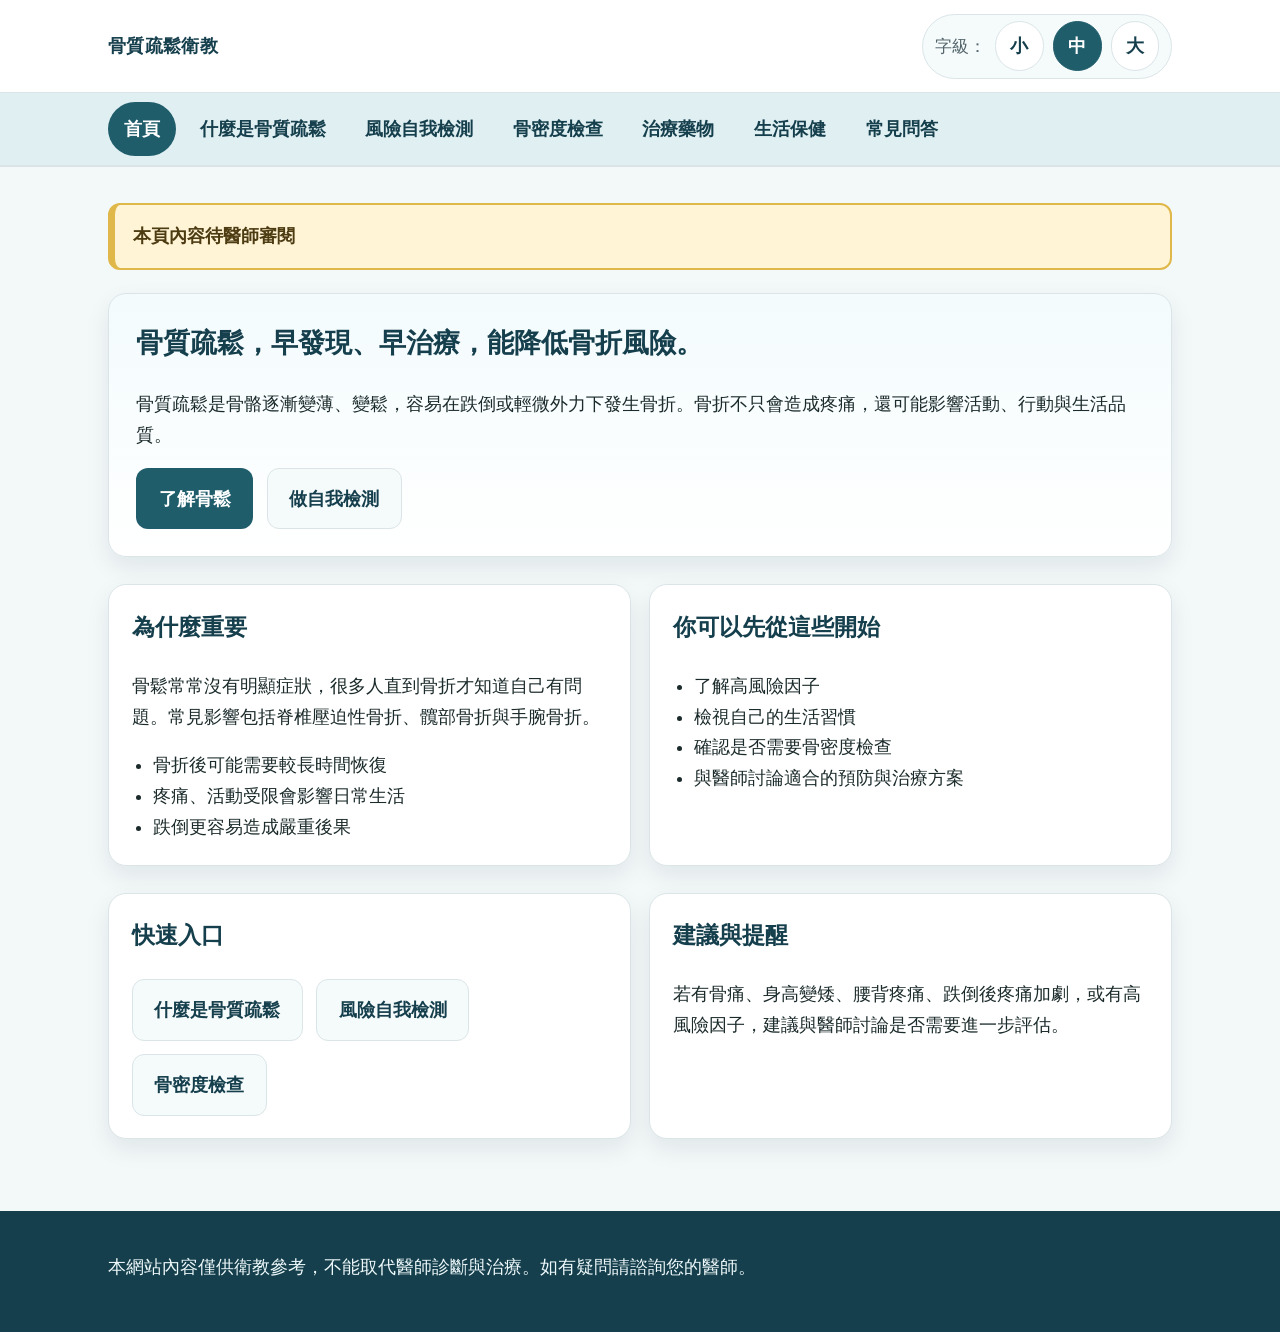
==== index.html @ 4af29daa "Finalize osteoporosis education static site and Pages workflow Co-authored-by: LiYuan1103 <208818848" ====
<!DOCTYPE html>
<html lang="zh-Hant-TW">
  <head>
    <meta charset="UTF-8" />
    <meta name="viewport" content="width=device-width, initial-scale=1.0" />
    <meta name="description" content="骨質疏鬆衛教網站，提供健康資訊、風險自我檢測與生活建議。" />
    <title>骨質疏鬆衛教</title>
    <link rel="stylesheet" href="assets/css/style.css" />
  </head>
  <body>
    <header class="site-header">
      <div class="topbar">
        <a class="brand" href="index.html">骨質疏鬆衛教</a>
        <div class="toolbar" aria-label="字級調整">
          <span class="toolbar-label">字級：</span>
          <button type="button" class="size-button" data-size-button="small" aria-label="小字級" aria-pressed="false">小</button>
          <button type="button" class="size-button active" data-size-button="medium" aria-label="中字級" aria-pressed="true">中</button>
          <button type="button" class="size-button" data-size-button="large" aria-label="大字級" aria-pressed="false">大</button>
        </div>
      </div>
      <nav class="navbar" aria-label="主導覽">
        <div class="nav-inner">
          <a class="nav-link active" href="index.html">首頁</a>
          <a class="nav-link" href="what-is.html">什麼是骨質疏鬆</a>
          <a class="nav-link" href="self-check.html">風險自我檢測</a>
          <a class="nav-link" href="bmd.html">骨密度檢查</a>
          <a class="nav-link" href="treatment.html">治療藥物</a>
          <a class="nav-link" href="lifestyle.html">生活保健</a>
          <a class="nav-link" href="faq.html">常見問答</a>
        </div>
      </nav>
    </header>

    <main class="page-shell">
      <div class="review-pending">本頁內容待醫師審閱</div>
      <section class="hero">
        <h1>骨質疏鬆，早發現、早治療，能降低骨折風險。</h1>
        <p>骨質疏鬆是骨骼逐漸變薄、變鬆，容易在跌倒或輕微外力下發生骨折。骨折不只會造成疼痛，還可能影響活動、行動與生活品質。</p>
        <div class="action-row">
          <a class="primary-button" href="what-is.html">了解骨鬆</a>
          <a class="secondary-button" href="self-check.html">做自我檢測</a>
        </div>
      </section>

      <div class="grid">
        <article class="info-card">
          <h3>為什麼重要</h3>
          <p>骨鬆常常沒有明顯症狀，很多人直到骨折才知道自己有問題。常見影響包括脊椎壓迫性骨折、髖部骨折與手腕骨折。</p>
          <ul>
            <li>骨折後可能需要較長時間恢復</li>
            <li>疼痛、活動受限會影響日常生活</li>
            <li>跌倒更容易造成嚴重後果</li>
          </ul>
        </article>

        <article class="info-card">
          <h3>你可以先從這些開始</h3>
          <ul>
            <li>了解高風險因子</li>
            <li>檢視自己的生活習慣</li>
            <li>確認是否需要骨密度檢查</li>
            <li>與醫師討論適合的預防與治療方案</li>
          </ul>
        </article>
      </div>

      <div class="grid">
        <article class="content-card">
          <h3>快速入口</h3>
          <div class="button-row">
            <a class="button secondary" href="what-is.html">什麼是骨質疏鬆</a>
            <a class="button secondary" href="self-check.html">風險自我檢測</a>
            <a class="button secondary" href="bmd.html">骨密度檢查</a>
          </div>
        </article>

        <article class="content-card">
          <h3>建議與提醒</h3>
          <p>若有骨痛、身高變矮、腰背疼痛、跌倒後疼痛加劇，或有高風險因子，建議與醫師討論是否需要進一步評估。</p>
        </article>
      </div>
    </main>

    <footer class="footer">
      <div class="footer-inner">
        <p>本網站內容僅供衛教參考，不能取代醫師診斷與治療。如有疑問請諮詢您的醫師。</p>
        <div class="print-url">https://LiYuan1103.github.io/osteoporosis-edu/</div>
      </div>
    </footer>

    <script src="assets/js/font-size.js"></script>
  </body>
</html>
---- assets/css/style.css ----
:root {
  --primary: #1f5d6b;
  --primary-dark: #153f4c;
  --primary-soft: #dfeff2;
  --accent: #0d7a75;
  --surface: #ffffff;
  --surface-alt: #f5fafb;
  --line: #dbe5e7;
  --text: #1b2a2a;
  --muted: #52646a;
  --warning-bg: #fff4d6;
  --warning-border: #e0b84a;
  --danger: #b93d3d;
  --danger-bg: #fde7e7;
  --success: #196a4d;
  --success-bg: #e7f6ee;
  --shadow: 0 10px 24px rgba(17, 35, 42, 0.08);
}

html {
  font-size: 18px;
  line-height: 1.7;
}

html[data-font-size="small"] {
  font-size: 17px;
}

html[data-font-size="large"] {
  font-size: 20px;
}

* {
  box-sizing: border-box;
}

body {
  margin: 0;
  font-family: "Segoe UI", "Microsoft JhengHei", "PingFang TC", Arial, sans-serif;
  font-size: 1rem;
  line-height: 1.7;
  color: var(--text);
  background: #f3f8f9;
  overflow-x: hidden;
}

a {
  color: var(--primary-dark);
  text-decoration: underline;
}

a:focus,
button:focus,
input:focus,
summary:focus {
  outline: 3px solid rgba(31, 93, 107, 0.35);
  outline-offset: 2px;
}

img,
svg {
  max-width: 100%;
  height: auto;
  display: block;
}

button,
input,
select,
textarea {
  font: inherit;
}

.skip-print {
  display: inline-block;
}

.site-header {
  background: var(--surface);
  border-bottom: 1px solid var(--line);
  position: sticky;
  top: 0;
  z-index: 10;
}

.topbar {
  max-width: 1100px;
  margin: 0 auto;
  padding: 0.75rem 1rem;
  display: flex;
  align-items: center;
  justify-content: space-between;
  gap: 1rem;
}

.brand {
  color: var(--primary-dark);
  text-decoration: none;
  font-weight: 700;
  letter-spacing: 0.02em;
}

.toolbar {
  display: inline-flex;
  align-items: center;
  gap: 0.5rem;
  padding: 0.35rem 0.65rem;
  background: var(--surface-alt);
  border: 1px solid var(--line);
  border-radius: 999px;
}

.toolbar-label {
  font-size: 0.95rem;
  color: var(--muted);
}

.size-button {
  min-width: 44px;
  min-height: 44px;
  border: 1px solid var(--line);
  background: var(--surface);
  border-radius: 999px;
  padding: 0.5rem 0.8rem;
  font-weight: 700;
  color: var(--primary-dark);
  cursor: pointer;
}

.size-button.active {
  background: var(--primary);
  border-color: var(--primary);
  color: #fff;
}

.navbar {
  background: var(--primary-soft);
  border-top: 1px solid var(--line);
  border-bottom: 1px solid var(--line);
}

.nav-inner {
  max-width: 1100px;
  margin: 0 auto;
  padding: 0.5rem 1rem;
  display: flex;
  flex-wrap: wrap;
  gap: 0.4rem;
}

.nav-link {
  min-width: 44px;
  min-height: 44px;
  display: inline-flex;
  align-items: center;
  justify-content: center;
  padding: 0.65rem 0.9rem;
  border-radius: 999px;
  color: var(--primary-dark);
  font-weight: 600;
  text-decoration: none;
}

.nav-link:hover,
.nav-link:focus-visible,
.nav-link.active {
  background: var(--primary);
  color: #fff;
}

.page-shell {
  max-width: 1100px;
  margin: 0 auto;
  padding: 1rem 1rem 2rem;
}

.content-card,
.hero,
.info-card,
.risk-box,
.callout,
.faq-item,
.checklist,
.chart-card {
  background: var(--surface);
  border: 1px solid var(--line);
  border-radius: 18px;
  box-shadow: var(--shadow);
}

main {
  display: block;
}

.review-pending {
  margin: 1rem 0 1.25rem;
  padding: 0.9rem 1rem;
  background: var(--warning-bg);
  border: 2px solid var(--warning-border);
  border-left-width: 7px;
  border-radius: 12px;
  color: #4d3b12;
  font-weight: 700;
}

.hero {
  padding: 1.5rem;
  background: linear-gradient(180deg, #f3fbfd 0%, #ffffff 100%);
}

.hero h1,
.hero h2,
.content-card h1,
.content-card h2,
.content-card h3,
.info-card h3 {
  margin-top: 0;
  color: var(--primary-dark);
}

.hero p,
.content-card p,
.content-card li,
.info-card li,
.callout p,
.checklist label,
.faq-item summary {
  color: var(--text);
}

.button-row,
.action-row {
  display: flex;
  flex-wrap: wrap;
  gap: 0.75rem;
  margin-top: 1rem;
}

.button,
.primary-button,
.secondary-button {
  min-width: 44px;
  min-height: 44px;
  display: inline-flex;
  align-items: center;
  justify-content: center;
  padding: 0.8rem 1.2rem;
  border-radius: 12px;
  text-decoration: none;
  font-weight: 700;
  border: 1px solid transparent;
  cursor: pointer;
}

.primary-button,
.button.primary {
  background: var(--primary);
  color: #fff;
}

.secondary-button,
.button.secondary {
  background: var(--surface-alt);
  border-color: var(--line);
  color: var(--primary-dark);
}

.grid {
  display: grid;
  grid-template-columns: repeat(2, minmax(0, 1fr));
  gap: 1rem;
  margin-top: 1.5rem;
}

.content-card,
.info-card,
.callout,
.chart-card {
  padding: 1.25rem;
}

.info-card ul,
.content-card ul,
.content-card ol {
  margin: 0.5rem 0 0; 
  padding-left: 1.2rem;
}

.info-card h3,
.content-card h3 {
  font-size: 1.3rem;
}

.highlight {
  background: var(--primary-soft);
  border-left: 5px solid var(--primary);
  border-radius: 12px;
  padding: 1rem;
  margin: 1.25rem 0;
}

.risk-box {
  padding: 1.25rem;
  margin-top: 1.25rem;
  border-radius: 18px;
}

.risk-box .risk-value {
  font-size: clamp(2.2rem, 6vw, 4rem);
  font-weight: 800;
  margin: 0.4rem 0;
  line-height: 1.1;
}

.risk-pill {
  display: inline-block;
  padding: 0.45rem 0.8rem;
  border-radius: 999px;
  font-weight: 700;
}

.risk-low {
  background: var(--success-bg);
  color: var(--success);
}

.risk-medium {
  background: var(--warning-bg);
  color: #7a4b00;
}

.risk-high {
  background: var(--danger-bg);
  color: var(--danger);
}

.form-grid {
  display: grid;
  grid-template-columns: repeat(2, minmax(0, 1fr));
  gap: 1rem;
  margin-top: 1rem;
}

.field {
  display: flex;
  flex-direction: column;
  gap: 0.4rem;
}

.field label {
  font-weight: 700;
  color: var(--primary-dark);
}

.field input {
  min-height: 48px;
  border: 1px solid var(--line);
  border-radius: 12px;
  padding: 0.75rem 0.9rem;
  font-size: 1rem;
  background: #fff;
}

.inline-note {
  margin-top: 1rem;
  font-size: 0.95rem;
  color: var(--muted);
}

.checklist {
  padding: 1rem 1rem 0.25rem;
}

.checklist label {
  display: flex;
  align-items: flex-start;
  gap: 0.7rem;
  padding: 0.7rem 0.5rem;
  border-radius: 10px;
}

.checklist label:hover {
  background: var(--surface-alt);
}

.checklist input[type="checkbox"] {
  width: 1.2rem;
  height: 1.2rem;
  margin-top: 0.2rem;
  accent-color: var(--primary);
}

.faq-list {
  display: grid;
  gap: 0.9rem;
  margin-top: 1rem;
}

.faq-item {
  overflow: hidden;
}

.faq-item summary {
  list-style: none;
  cursor: pointer;
  padding: 1rem 1rem 0.9rem;
  font-weight: 700;
}

.faq-item summary::-webkit-details-marker {
  display: none;
}

.faq-item p,
.faq-item ul {
  padding: 0 1rem 1rem;
  margin: 0;
}

.dxa-chart {
  width: 100%;
  max-width: 420px;
  margin: 1rem auto;
}

.range-list {
  display: grid;
  gap: 0.6rem;
  margin-top: 1rem;
}

.range-row {
  display: grid;
  grid-template-columns: 110px 1fr;
  gap: 0.8rem;
  align-items: center;
}

.range-bar {
  height: 12px;
  border-radius: 999px;
  background: linear-gradient(90deg, #67b88a 0%, #f7d97d 50%, #d96969 100%);
}

.footer {
  background: var(--primary-dark);
  color: #eef6f8;
  margin-top: 2rem;
}

.footer-inner {
  max-width: 1100px;
  margin: 0 auto;
  padding: 1.25rem 1rem 1.75rem;
}

.footer p,
.footer a {
  color: #edf8fa;
}

.print-url {
  display: none;
}

@media (max-width: 767px) {
  .topbar {
    flex-direction: column;
    align-items: flex-start;
  }

  .toolbar {
    width: 100%;
    justify-content: space-between;
  }

  .nav-inner {
    gap: 0.3rem;
  }

  .nav-link {
    flex: 1 1 calc(50% - 0.3rem);
    min-height: 48px;
  }

  .grid,
  .form-grid {
    grid-template-columns: 1fr;
  }

  .range-row {
    grid-template-columns: 1fr;
  }
}

@media print {
  body {
    background: #fff;
    color: #000;
    font-size: 12pt;
  }

  .site-header,
  .nav-link,
  .toolbar,
  .button,
  .primary-button,
  .secondary-button,
  .skip-print {
    display: none !important;
  }

  .page-shell {
    max-width: 100%;
    padding: 0;
  }

  .content-card,
  .hero,
  .info-card,
  .risk-box,
  .callout,
  .faq-item,
  .checklist,
  .chart-card {
    box-shadow: none;
    border: 1px solid #b7c4c8;
  }

  .footer {
    background: #fff;
    color: #000;
    border-top: 1px solid #b7c4c8;
  }

  .footer p,
  .footer a {
    color: #000;
  }

  .print-url {
    display: block;
    margin-top: 0.75rem;
    font-size: 10pt;
  }

  a {
    color: #000;
    text-decoration: none;
  }
}
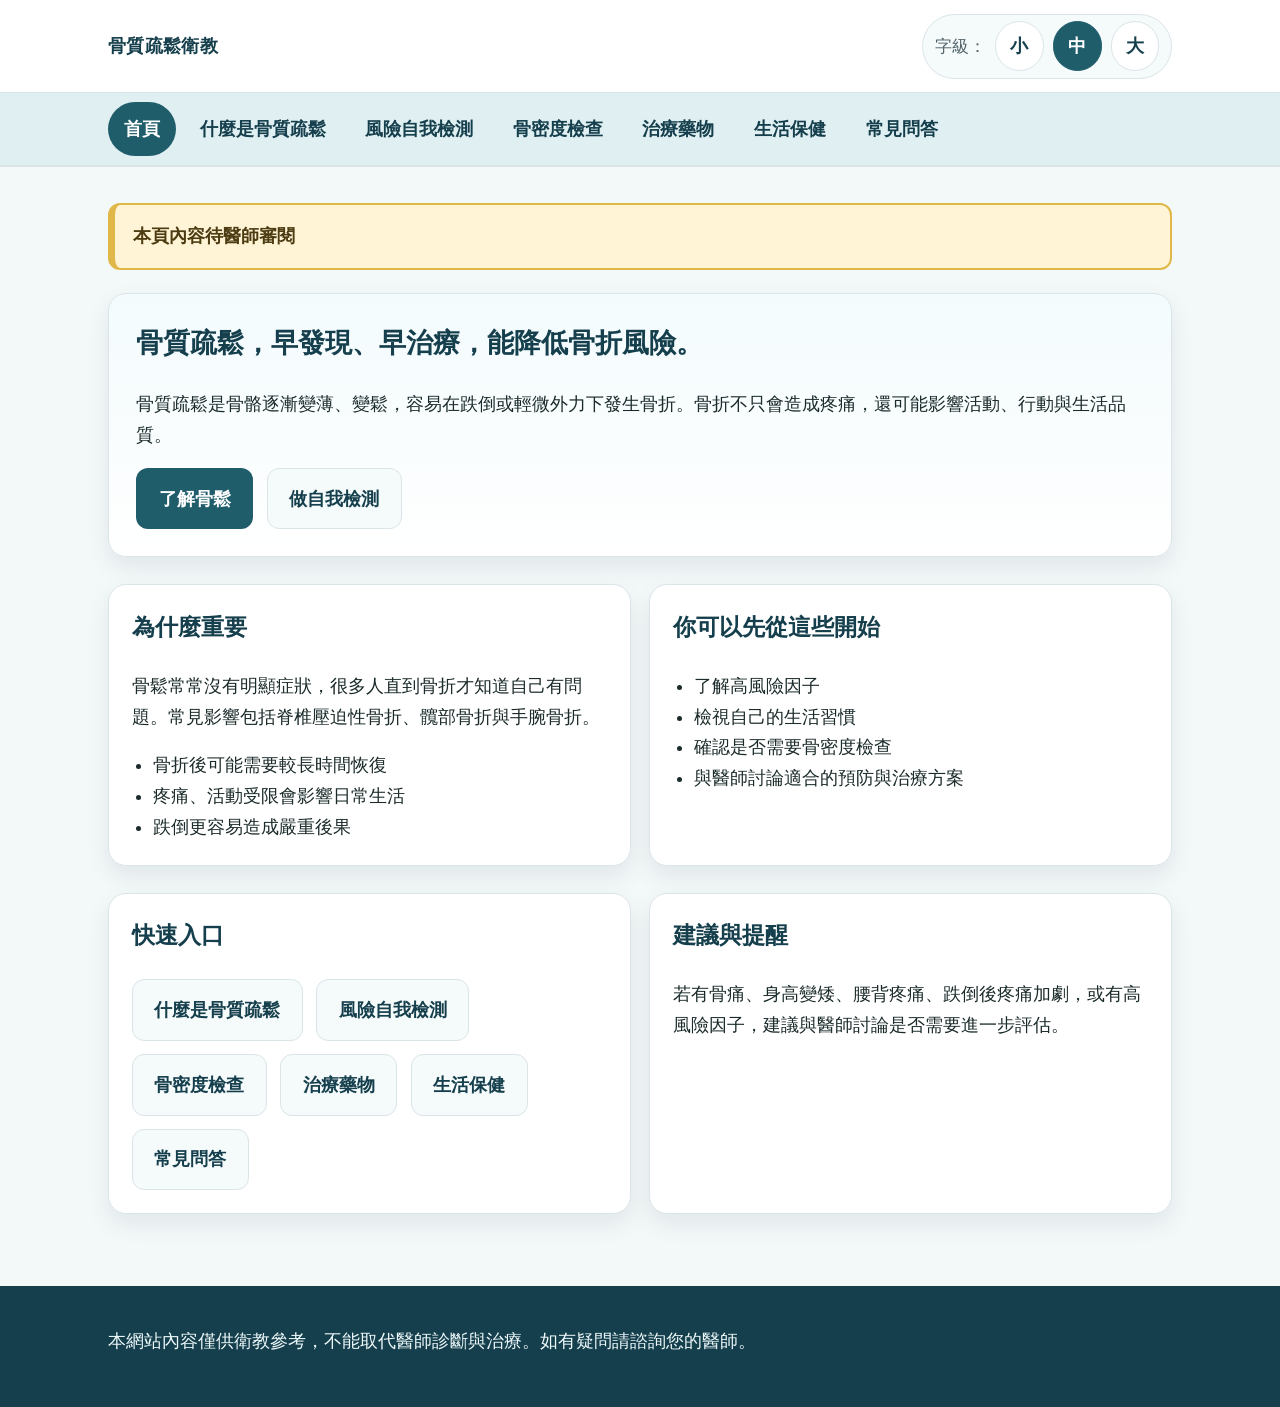
==== commit 7ea1d251: "Address PR content and layout feedback Co-authored-by: LiYuan1103 <208818848+LiYuan1103@users.norepl" ====
--- a/index.html
+++ b/index.html
@@ -71,6 +71,9 @@
             <a class="button secondary" href="what-is.html">什麼是骨質疏鬆</a>
             <a class="button secondary" href="self-check.html">風險自我檢測</a>
             <a class="button secondary" href="bmd.html">骨密度檢查</a>
+            <a class="button secondary" href="treatment.html">治療藥物</a>
+            <a class="button secondary" href="lifestyle.html">生活保健</a>
+            <a class="button secondary" href="faq.html">常見問答</a>
           </div>
         </article>
 
--- a/assets/css/style.css
+++ b/assets/css/style.css
@@ -279,6 +279,11 @@
   padding: 1.25rem;
 }
 
+.chart-card {
+  margin: 1rem 0 0;
+  padding: 0.75rem;
+}
+
 .info-card ul,
 .content-card ul,
 .content-card ol {
@@ -322,6 +327,11 @@
 .risk-low {
   background: var(--success-bg);
   color: var(--success);
+}
+
+.risk-neutral {
+  background: #edf2f4;
+  color: var(--muted);
 }
 
 .risk-medium {
@@ -419,8 +429,8 @@
 
 .dxa-chart {
   width: 100%;
-  max-width: 420px;
-  margin: 1rem auto;
+  max-width: none;
+  margin: 1rem 0;
 }
 
 .range-list {
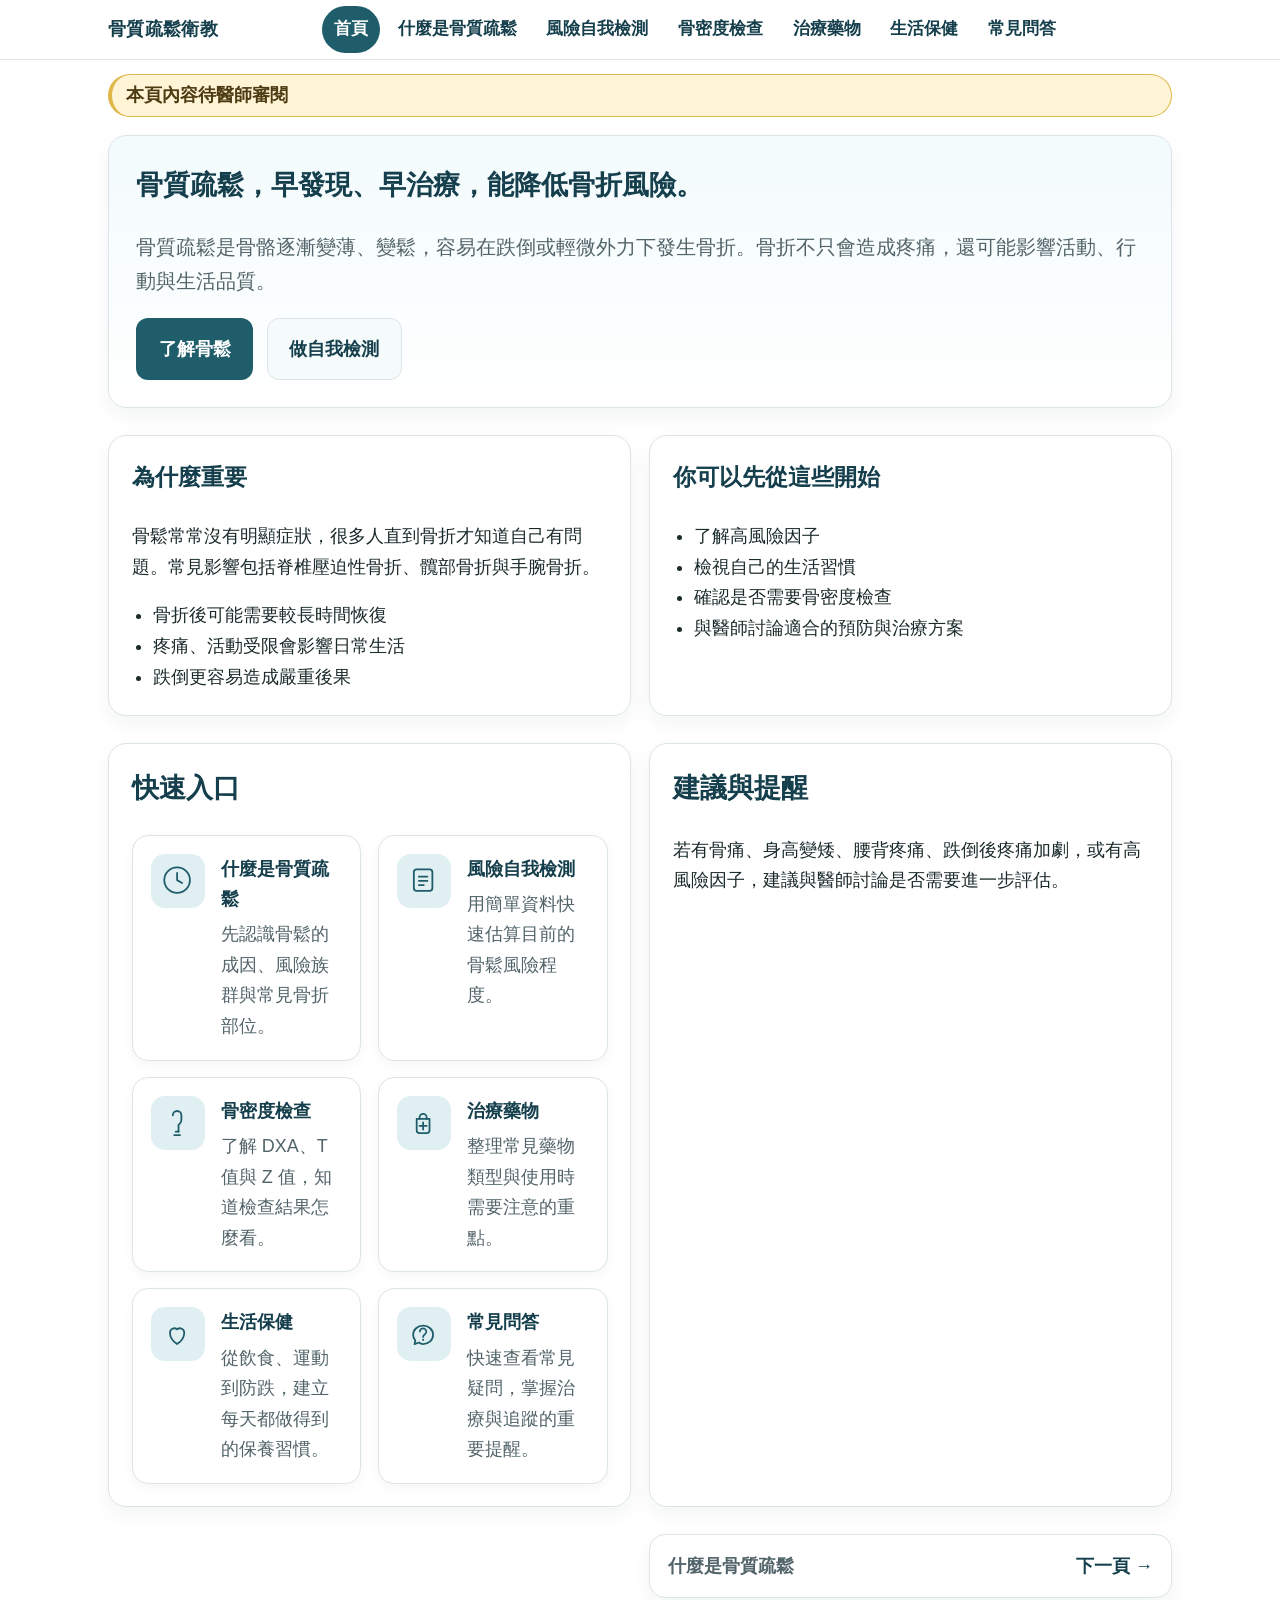
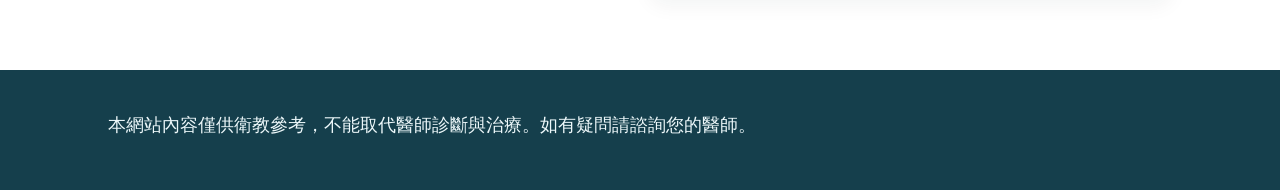
==== commit 2d361af0: "feat: streamline navigation for mobile and desktop Co-authored-by: LiYuan1103 <208818848+LiYuan1103@" ====
--- a/index.html
+++ b/index.html
@@ -11,31 +11,49 @@
     <header class="site-header">
       <div class="topbar">
         <a class="brand" href="index.html">骨質疏鬆衛教</a>
-        <div class="toolbar" aria-label="字級調整">
-          <span class="toolbar-label">字級：</span>
-          <button type="button" class="size-button" data-size-button="small" aria-label="小字級" aria-pressed="false">小</button>
-          <button type="button" class="size-button active" data-size-button="medium" aria-label="中字級" aria-pressed="true">中</button>
-          <button type="button" class="size-button" data-size-button="large" aria-label="大字級" aria-pressed="false">大</button>
-        </div>
-      </div>
-      <nav class="navbar" aria-label="主導覽">
-        <div class="nav-inner">
-          <a class="nav-link active" href="index.html">首頁</a>
+        <nav class="navbar desktop-navbar" aria-label="主導覽">
+          <div class="nav-inner nav-inline">
+          <a class="nav-link active" href="index.html" aria-current="page">首頁</a>
           <a class="nav-link" href="what-is.html">什麼是骨質疏鬆</a>
           <a class="nav-link" href="self-check.html">風險自我檢測</a>
           <a class="nav-link" href="bmd.html">骨密度檢查</a>
           <a class="nav-link" href="treatment.html">治療藥物</a>
           <a class="nav-link" href="lifestyle.html">生活保健</a>
           <a class="nav-link" href="faq.html">常見問答</a>
+          </div>
+        </nav>
+        <div class="header-actions">
+          <details class="header-disclosure font-disclosure" data-disclosure>
+            <summary class="header-action-button" aria-haspopup="true" aria-expanded="false">字級</summary>
+            <div class="disclosure-panel toolbar" aria-label="字級調整">
+              <button type="button" class="size-button" data-size-button="small" aria-label="小字級" aria-pressed="false">小</button>
+              <button type="button" class="size-button active" data-size-button="medium" aria-label="中字級" aria-pressed="true">中</button>
+              <button type="button" class="size-button" data-size-button="large" aria-label="大字級" aria-pressed="false">大</button>
+            </div>
+          </details>
+          <details class="header-disclosure menu-disclosure" data-disclosure>
+            <summary class="header-action-button" aria-haspopup="true" aria-expanded="false">選單 <span aria-hidden="true">☰</span></summary>
+            <nav class="disclosure-panel mobile-nav" aria-label="主導覽">
+              <div class="nav-list">
+          <a class="nav-link active" href="index.html" aria-current="page" data-nav-link>首頁</a>
+          <a class="nav-link" href="what-is.html" data-nav-link>什麼是骨質疏鬆</a>
+          <a class="nav-link" href="self-check.html" data-nav-link>風險自我檢測</a>
+          <a class="nav-link" href="bmd.html" data-nav-link>骨密度檢查</a>
+          <a class="nav-link" href="treatment.html" data-nav-link>治療藥物</a>
+          <a class="nav-link" href="lifestyle.html" data-nav-link>生活保健</a>
+          <a class="nav-link" href="faq.html" data-nav-link>常見問答</a>
+              </div>
+            </nav>
+          </details>
         </div>
-      </nav>
+      </div>
     </header>
 
     <main class="page-shell">
       <div class="review-pending">本頁內容待醫師審閱</div>
       <section class="hero">
         <h1>骨質疏鬆，早發現、早治療，能降低骨折風險。</h1>
-        <p>骨質疏鬆是骨骼逐漸變薄、變鬆，容易在跌倒或輕微外力下發生骨折。骨折不只會造成疼痛，還可能影響活動、行動與生活品質。</p>
+        <p class="page-intro">骨質疏鬆是骨骼逐漸變薄、變鬆，容易在跌倒或輕微外力下發生骨折。骨折不只會造成疼痛，還可能影響活動、行動與生活品質。</p>
         <div class="action-row">
           <a class="primary-button" href="what-is.html">了解骨鬆</a>
           <a class="secondary-button" href="self-check.html">做自我檢測</a>
@@ -66,22 +84,94 @@
 
       <div class="grid">
         <article class="content-card">
-          <h3>快速入口</h3>
-          <div class="button-row">
-            <a class="button secondary" href="what-is.html">什麼是骨質疏鬆</a>
-            <a class="button secondary" href="self-check.html">風險自我檢測</a>
-            <a class="button secondary" href="bmd.html">骨密度檢查</a>
-            <a class="button secondary" href="treatment.html">治療藥物</a>
-            <a class="button secondary" href="lifestyle.html">生活保健</a>
-            <a class="button secondary" href="faq.html">常見問答</a>
+          <h2>快速入口</h2>
+          <div class="quick-links-grid">
+            <a class="quick-link-card" href="what-is.html">
+              <span class="quick-link-icon" aria-hidden="true">
+                <svg viewBox="0 0 48 48" focusable="false">
+                  <circle cx="24" cy="24" r="18" fill="none" stroke="currentColor" stroke-width="2.5" />
+                  <path d="M24 14v10l7 4" fill="none" stroke="currentColor" stroke-width="2.5" stroke-linecap="round" stroke-linejoin="round" />
+                </svg>
+              </span>
+              <span class="quick-link-text">
+                <strong>什麼是骨質疏鬆</strong>
+                <span>先認識骨鬆的成因、風險族群與常見骨折部位。</span>
+              </span>
+            </a>
+            <a class="quick-link-card" href="self-check.html">
+              <span class="quick-link-icon" aria-hidden="true">
+                <svg viewBox="0 0 48 48" focusable="false">
+                  <rect x="11" y="9" width="26" height="30" rx="4" fill="none" stroke="currentColor" stroke-width="2.5" />
+                  <path d="M18 19h12M18 25h12M18 31h7" fill="none" stroke="currentColor" stroke-width="2.5" stroke-linecap="round" />
+                </svg>
+              </span>
+              <span class="quick-link-text">
+                <strong>風險自我檢測</strong>
+                <span>用簡單資料快速估算目前的骨鬆風險程度。</span>
+              </span>
+            </a>
+            <a class="quick-link-card" href="bmd.html">
+              <span class="quick-link-icon" aria-hidden="true">
+                <svg viewBox="0 0 48 48" focusable="false">
+                  <path d="M18 13c0-3.3 2.7-6 6-6s6 2.7 6 6v6.5c0 2-0.8 3.9-2.2 5.3l-1.8 1.8v9.4" fill="none" stroke="currentColor" stroke-width="2.5" stroke-linecap="round" stroke-linejoin="round" />
+                  <path d="M22 36h4M20 41h8" fill="none" stroke="currentColor" stroke-width="2.5" stroke-linecap="round" />
+                </svg>
+              </span>
+              <span class="quick-link-text">
+                <strong>骨密度檢查</strong>
+                <span>了解 DXA、T 值與 Z 值，知道檢查結果怎麼看。</span>
+              </span>
+            </a>
+            <a class="quick-link-card" href="treatment.html">
+              <span class="quick-link-icon" aria-hidden="true">
+                <svg viewBox="0 0 48 48" focusable="false">
+                  <path d="M15 18h18v16a4 4 0 0 1-4 4H19a4 4 0 0 1-4-4V18Z" fill="none" stroke="currentColor" stroke-width="2.5" stroke-linejoin="round" />
+                  <path d="M19 18v-2a5 5 0 0 1 10 0v2" fill="none" stroke="currentColor" stroke-width="2.5" stroke-linecap="round" />
+                  <path d="M24 23v10M19 28h10" fill="none" stroke="currentColor" stroke-width="2.5" stroke-linecap="round" />
+                </svg>
+              </span>
+              <span class="quick-link-text">
+                <strong>治療藥物</strong>
+                <span>整理常見藥物類型與使用時需要注意的重點。</span>
+              </span>
+            </a>
+            <a class="quick-link-card" href="lifestyle.html">
+              <span class="quick-link-icon" aria-hidden="true">
+                <svg viewBox="0 0 48 48" focusable="false">
+                  <path d="M24 38c-6-4-10-9.5-10-16a6 6 0 0 1 10-4.6A6 6 0 0 1 34 22c0 6.5-4 12-10 16Z" fill="none" stroke="currentColor" stroke-width="2.5" stroke-linecap="round" stroke-linejoin="round" />
+                </svg>
+              </span>
+              <span class="quick-link-text">
+                <strong>生活保健</strong>
+                <span>從飲食、運動到防跌，建立每天都做得到的保養習慣。</span>
+              </span>
+            </a>
+            <a class="quick-link-card" href="faq.html">
+              <span class="quick-link-icon" aria-hidden="true">
+                <svg viewBox="0 0 48 48" focusable="false">
+                  <path d="M24 38c7.7 0 14-5.8 14-13s-6.3-13-14-13-14 5.8-14 13c0 3 1.1 5.8 3 8.1L12 38l6.1-2.2c1.8 1.4 3.9 2.2 5.9 2.2Z" fill="none" stroke="currentColor" stroke-width="2.5" stroke-linecap="round" stroke-linejoin="round" />
+                  <path d="M19.5 20.5a4.5 4.5 0 1 1 7 3.7c-1.6 1.1-2.5 2.1-2.5 4" fill="none" stroke="currentColor" stroke-width="2.5" stroke-linecap="round" />
+                  <circle cx="24" cy="32" r="1.5" fill="currentColor" />
+                </svg>
+              </span>
+              <span class="quick-link-text">
+                <strong>常見問答</strong>
+                <span>快速查看常見疑問，掌握治療與追蹤的重要提醒。</span>
+              </span>
+            </a>
           </div>
         </article>
 
         <article class="content-card">
-          <h3>建議與提醒</h3>
+          <h2>建議與提醒</h2>
           <p>若有骨痛、身高變矮、腰背疼痛、跌倒後疼痛加劇，或有高風險因子，建議與醫師討論是否需要進一步評估。</p>
         </article>
       </div>
+
+      <nav class="page-pagination skip-print" aria-label="上下頁導覽">
+        <span class="page-nav-button placeholder" aria-hidden="true"></span>
+        <a class="page-nav-button next" href="what-is.html"><span>什麼是骨質疏鬆</span>下一頁 →</a>
+      </nav>
     </main>
 
     <footer class="footer">
--- a/assets/css/style.css
+++ b/assets/css/style.css
@@ -14,7 +14,7 @@
   --danger-bg: #fde7e7;
   --success: #196a4d;
   --success-bg: #e7f6ee;
-  --shadow: 0 10px 24px rgba(17, 35, 42, 0.08);
+  --shadow: 0 8px 20px rgba(17, 35, 42, 0.05);
 }
 
 html {
@@ -40,7 +40,7 @@
   font-size: 1rem;
   line-height: 1.7;
   color: var(--text);
-  background: #f3f8f9;
+  background: #fff;
   overflow-x: hidden;
 }
 
@@ -85,12 +85,13 @@
 
 .topbar {
   max-width: 1100px;
+  height: 59px;
   margin: 0 auto;
-  padding: 0.75rem 1rem;
+  padding: 0 1rem;
   display: flex;
   align-items: center;
   justify-content: space-between;
-  gap: 1rem;
+  gap: 0.75rem;
 }
 
 .brand {
@@ -98,21 +99,89 @@
   text-decoration: none;
   font-weight: 700;
   letter-spacing: 0.02em;
-}
-
-.toolbar {
+  font-size: 1rem;
+  white-space: nowrap;
+  flex-shrink: 0;
+}
+
+.desktop-navbar {
+  flex: 1 1 auto;
+  min-width: 0;
+}
+
+.nav-inner {
+  display: flex;
+  gap: 0.35rem;
+}
+
+.nav-inline {
+  justify-content: center;
+  flex-wrap: nowrap;
+}
+
+.nav-inline .nav-link {
+  padding: 0.55rem 0.65rem;
+  font-size: 0.92rem;
+}
+
+.header-actions {
+  display: flex;
+  align-items: center;
+  justify-content: flex-end;
+  gap: 0.35rem;
+  flex-shrink: 0;
+}
+
+.header-disclosure {
+  position: relative;
+}
+
+.header-disclosure[open] {
+  z-index: 2;
+}
+
+.header-action-button {
+  min-width: 44px;
+  min-height: 44px;
   display: inline-flex;
   align-items: center;
-  gap: 0.5rem;
-  padding: 0.35rem 0.65rem;
-  background: var(--surface-alt);
+  justify-content: center;
+  gap: 0.25rem;
+  padding: 0.4rem 0.7rem;
   border: 1px solid var(--line);
   border-radius: 999px;
-}
-
-.toolbar-label {
-  font-size: 0.95rem;
-  color: var(--muted);
+  background: var(--surface-alt);
+  color: var(--primary-dark);
+  font-weight: 700;
+  cursor: pointer;
+  list-style: none;
+  user-select: none;
+  white-space: nowrap;
+}
+
+.header-action-button::-webkit-details-marker {
+  display: none;
+}
+
+.header-action-button:hover,
+.header-action-button:focus-visible,
+.header-disclosure[open] > .header-action-button {
+  border-color: var(--primary);
+  background: var(--primary-soft);
+}
+
+.disclosure-panel {
+  background: var(--surface);
+  border: 1px solid var(--line);
+  border-radius: 18px;
+  box-shadow: var(--shadow);
+}
+
+.toolbar {
+  display: flex;
+  align-items: center;
+  gap: 0.5rem;
+  padding: 0.45rem;
 }
 
 .size-button {
@@ -121,7 +190,7 @@
   border: 1px solid var(--line);
   background: var(--surface);
   border-radius: 999px;
-  padding: 0.5rem 0.8rem;
+  padding: 0.45rem 0.8rem;
   font-weight: 700;
   color: var(--primary-dark);
   cursor: pointer;
@@ -133,19 +202,39 @@
   color: #fff;
 }
 
-.navbar {
-  background: var(--primary-soft);
-  border-top: 1px solid var(--line);
-  border-bottom: 1px solid var(--line);
-}
-
-.nav-inner {
-  max-width: 1100px;
-  margin: 0 auto;
-  padding: 0.5rem 1rem;
-  display: flex;
-  flex-wrap: wrap;
-  gap: 0.4rem;
+.font-disclosure .toolbar {
+  position: absolute;
+  top: calc(100% + 0.4rem);
+  right: 0;
+  display: none;
+  white-space: nowrap;
+}
+
+.font-disclosure[open] .toolbar {
+  display: flex;
+}
+
+.menu-disclosure {
+  display: none;
+}
+
+.menu-disclosure .mobile-nav {
+  position: absolute;
+  top: calc(100% + 0.5rem);
+  left: auto;
+  right: 0;
+  display: none;
+  width: min(22rem, calc(100vw - 2rem));
+  padding: 0.5rem;
+}
+
+.menu-disclosure[open] .mobile-nav {
+  display: block;
+}
+
+.nav-list {
+  display: grid;
+  gap: 0.3rem;
 }
 
 .nav-link {
@@ -159,6 +248,7 @@
   color: var(--primary-dark);
   font-weight: 600;
   text-decoration: none;
+  white-space: nowrap;
 }
 
 .nav-link:hover,
@@ -171,7 +261,7 @@
 .page-shell {
   max-width: 1100px;
   margin: 0 auto;
-  padding: 1rem 1rem 2rem;
+  padding: 0.75rem 1rem 2rem;
 }
 
 .content-card,
@@ -193,14 +283,15 @@
 }
 
 .review-pending {
-  margin: 1rem 0 1.25rem;
-  padding: 0.9rem 1rem;
+  margin: 0 0 1rem;
+  padding: 0.45rem 0.8rem;
   background: var(--warning-bg);
-  border: 2px solid var(--warning-border);
-  border-left-width: 7px;
-  border-radius: 12px;
+  border: 1px solid var(--warning-border);
+  border-left-width: 4px;
+  border-radius: 999px;
   color: #4d3b12;
-  font-weight: 700;
+  font-weight: 600;
+  line-height: 1.4;
 }
 
 .hero {
@@ -228,6 +319,12 @@
   color: var(--text);
 }
 
+.page-intro {
+  margin-top: 0.35rem;
+  font-size: 1.1rem;
+  color: var(--muted) !important;
+}
+
 .button-row,
 .action-row {
   display: flex;
@@ -296,6 +393,57 @@
   font-size: 1.3rem;
 }
 
+.quick-links-grid {
+  display: grid;
+  grid-template-columns: repeat(2, minmax(0, 1fr));
+  gap: 0.9rem;
+}
+
+.quick-link-card {
+  display: flex;
+  align-items: flex-start;
+  gap: 0.9rem;
+  padding: 1rem;
+  border: 1px solid var(--line);
+  border-radius: 16px;
+  background: #fff;
+  text-decoration: none;
+  box-shadow: 0 4px 12px rgba(17, 35, 42, 0.04);
+}
+
+.quick-link-card:hover,
+.quick-link-card:focus-visible {
+  border-color: var(--primary);
+  transform: translateY(-1px);
+}
+
+.quick-link-icon {
+  width: 3rem;
+  height: 3rem;
+  flex: 0 0 3rem;
+  display: inline-flex;
+  align-items: center;
+  justify-content: center;
+  padding: 0.55rem;
+  border-radius: 14px;
+  background: var(--primary-soft);
+  color: var(--primary);
+}
+
+.quick-link-text {
+  display: grid;
+  gap: 0.25rem;
+  min-width: 0;
+}
+
+.quick-link-text strong {
+  color: var(--primary-dark);
+}
+
+.quick-link-text span {
+  color: var(--muted);
+}
+
 .highlight {
   background: var(--primary-soft);
   border-left: 5px solid var(--primary);
@@ -452,6 +600,44 @@
   background: linear-gradient(90deg, #67b88a 0%, #f7d97d 50%, #d96969 100%);
 }
 
+.page-pagination {
+  display: flex;
+  justify-content: space-between;
+  gap: 1rem;
+  margin-top: 1.5rem;
+}
+
+.page-nav-button {
+  flex: 1 1 0;
+  min-height: 52px;
+  display: inline-flex;
+  align-items: center;
+  justify-content: space-between;
+  gap: 0.75rem;
+  padding: 0.85rem 1rem;
+  border: 1px solid var(--line);
+  border-radius: 16px;
+  background: var(--surface);
+  color: var(--primary-dark);
+  text-decoration: none;
+  font-weight: 700;
+  box-shadow: var(--shadow);
+}
+
+.page-nav-button span {
+  color: var(--muted);
+  font-weight: 600;
+}
+
+.page-nav-button.next {
+  text-align: right;
+}
+
+.page-nav-button.placeholder {
+  visibility: hidden;
+  pointer-events: none;
+}
+
 .footer {
   background: var(--primary-dark);
   color: #eef6f8;
@@ -474,32 +660,70 @@
 }
 
 @media (max-width: 767px) {
+  .desktop-navbar {
+    display: none;
+  }
+
+  .menu-disclosure {
+    display: block;
+  }
+
   .topbar {
-    flex-direction: column;
-    align-items: flex-start;
-  }
-
-  .toolbar {
-    width: 100%;
-    justify-content: space-between;
-  }
-
-  .nav-inner {
-    gap: 0.3rem;
-  }
-
-  .nav-link {
-    flex: 1 1 calc(50% - 0.3rem);
-    min-height: 48px;
+    gap: 0.5rem;
+  }
+
+  .brand {
+    min-width: 0;
+    overflow: hidden;
+    text-overflow: ellipsis;
   }
 
   .grid,
+  .quick-links-grid,
   .form-grid {
     grid-template-columns: 1fr;
   }
 
+  .nav-list .nav-link {
+    width: 100%;
+    justify-content: flex-start;
+    border-radius: 14px;
+    font-size: 1.05rem;
+  }
+
+  .page-pagination {
+    flex-direction: column;
+  }
+
+  .page-nav-button.placeholder {
+    display: none;
+  }
+
   .range-row {
     grid-template-columns: 1fr;
+  }
+}
+
+@media (min-width: 768px) and (max-width: 899px) {
+  .desktop-navbar {
+    display: none;
+  }
+
+  .menu-disclosure {
+    display: block;
+  }
+}
+
+@media (min-width: 900px) {
+  .font-disclosure .header-action-button {
+    display: none;
+  }
+
+  .font-disclosure .toolbar {
+    position: static;
+    display: flex;
+    box-shadow: none;
+    border-radius: 999px;
   }
 }
 
@@ -511,11 +735,10 @@
   }
 
   .site-header,
-  .nav-link,
-  .toolbar,
   .button,
   .primary-button,
   .secondary-button,
+  .page-pagination,
   .skip-print {
     display: none !important;
   }
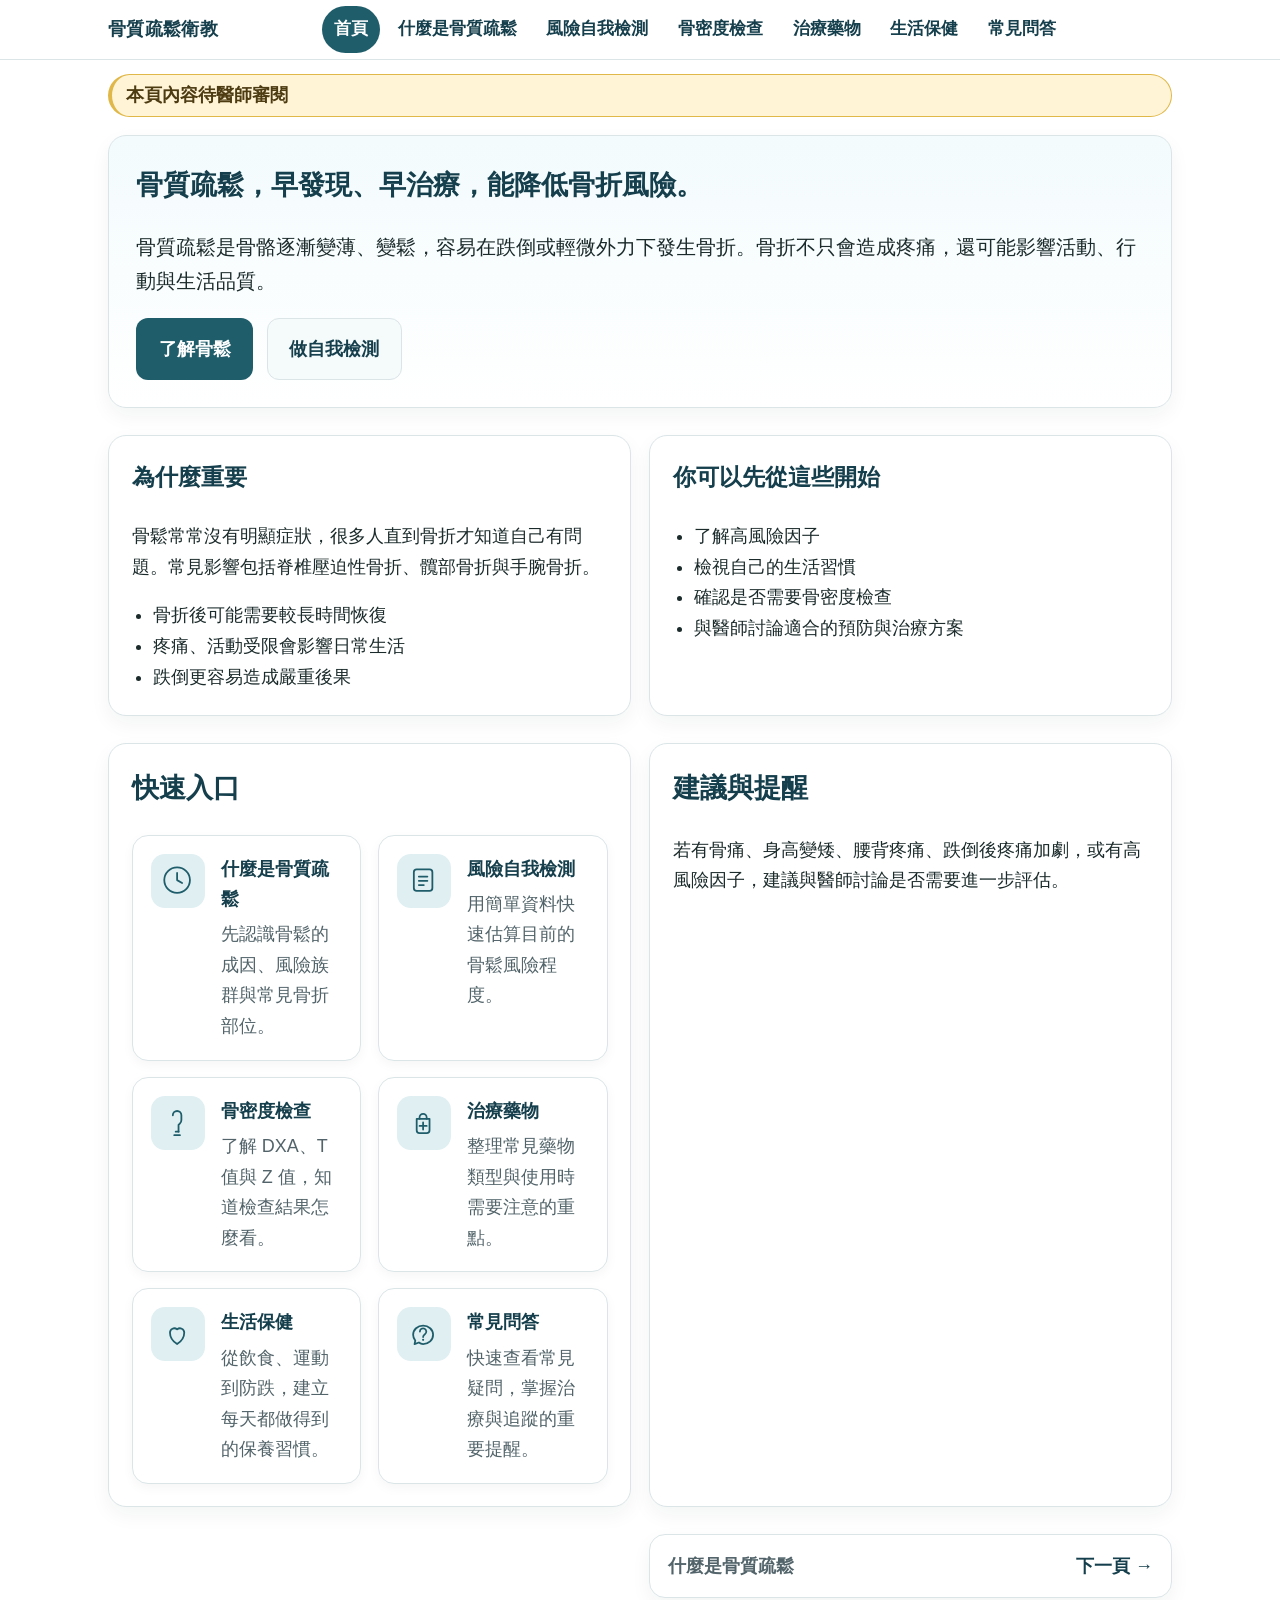
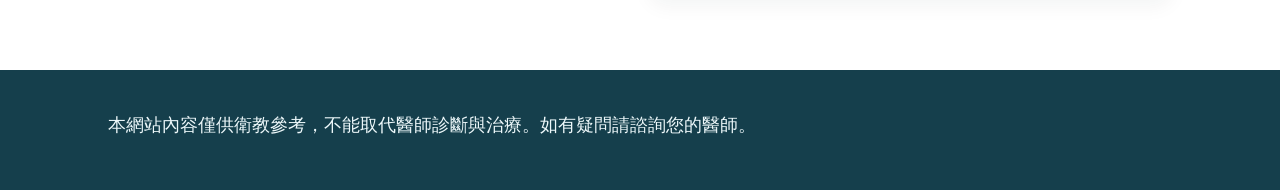
==== commit 3be31bcc: "fix: refine disclosure accessibility markup Co-authored-by: LiYuan1103 <208818848+LiYuan1103@users.n" ====
--- a/index.html
+++ b/index.html
@@ -24,7 +24,7 @@
         </nav>
         <div class="header-actions">
           <details class="header-disclosure font-disclosure" data-disclosure>
-            <summary class="header-action-button" aria-haspopup="true" aria-expanded="false">字級</summary>
+            <summary class="header-action-button" aria-expanded="false">字級</summary>
             <div class="disclosure-panel toolbar" aria-label="字級調整">
               <button type="button" class="size-button" data-size-button="small" aria-label="小字級" aria-pressed="false">小</button>
               <button type="button" class="size-button active" data-size-button="medium" aria-label="中字級" aria-pressed="true">中</button>
@@ -32,7 +32,7 @@
             </div>
           </details>
           <details class="header-disclosure menu-disclosure" data-disclosure>
-            <summary class="header-action-button" aria-haspopup="true" aria-expanded="false">選單 <span aria-hidden="true">☰</span></summary>
+            <summary class="header-action-button" aria-expanded="false">選單 <span aria-hidden="true">☰</span></summary>
             <nav class="disclosure-panel mobile-nav" aria-label="主導覽">
               <div class="nav-list">
           <a class="nav-link active" href="index.html" aria-current="page" data-nav-link>首頁</a>
--- a/assets/css/style.css
+++ b/assets/css/style.css
@@ -322,7 +322,7 @@
 .page-intro {
   margin-top: 0.35rem;
   font-size: 1.1rem;
-  color: var(--muted) !important;
+  color: var(--muted);
 }
 
 .button-row,
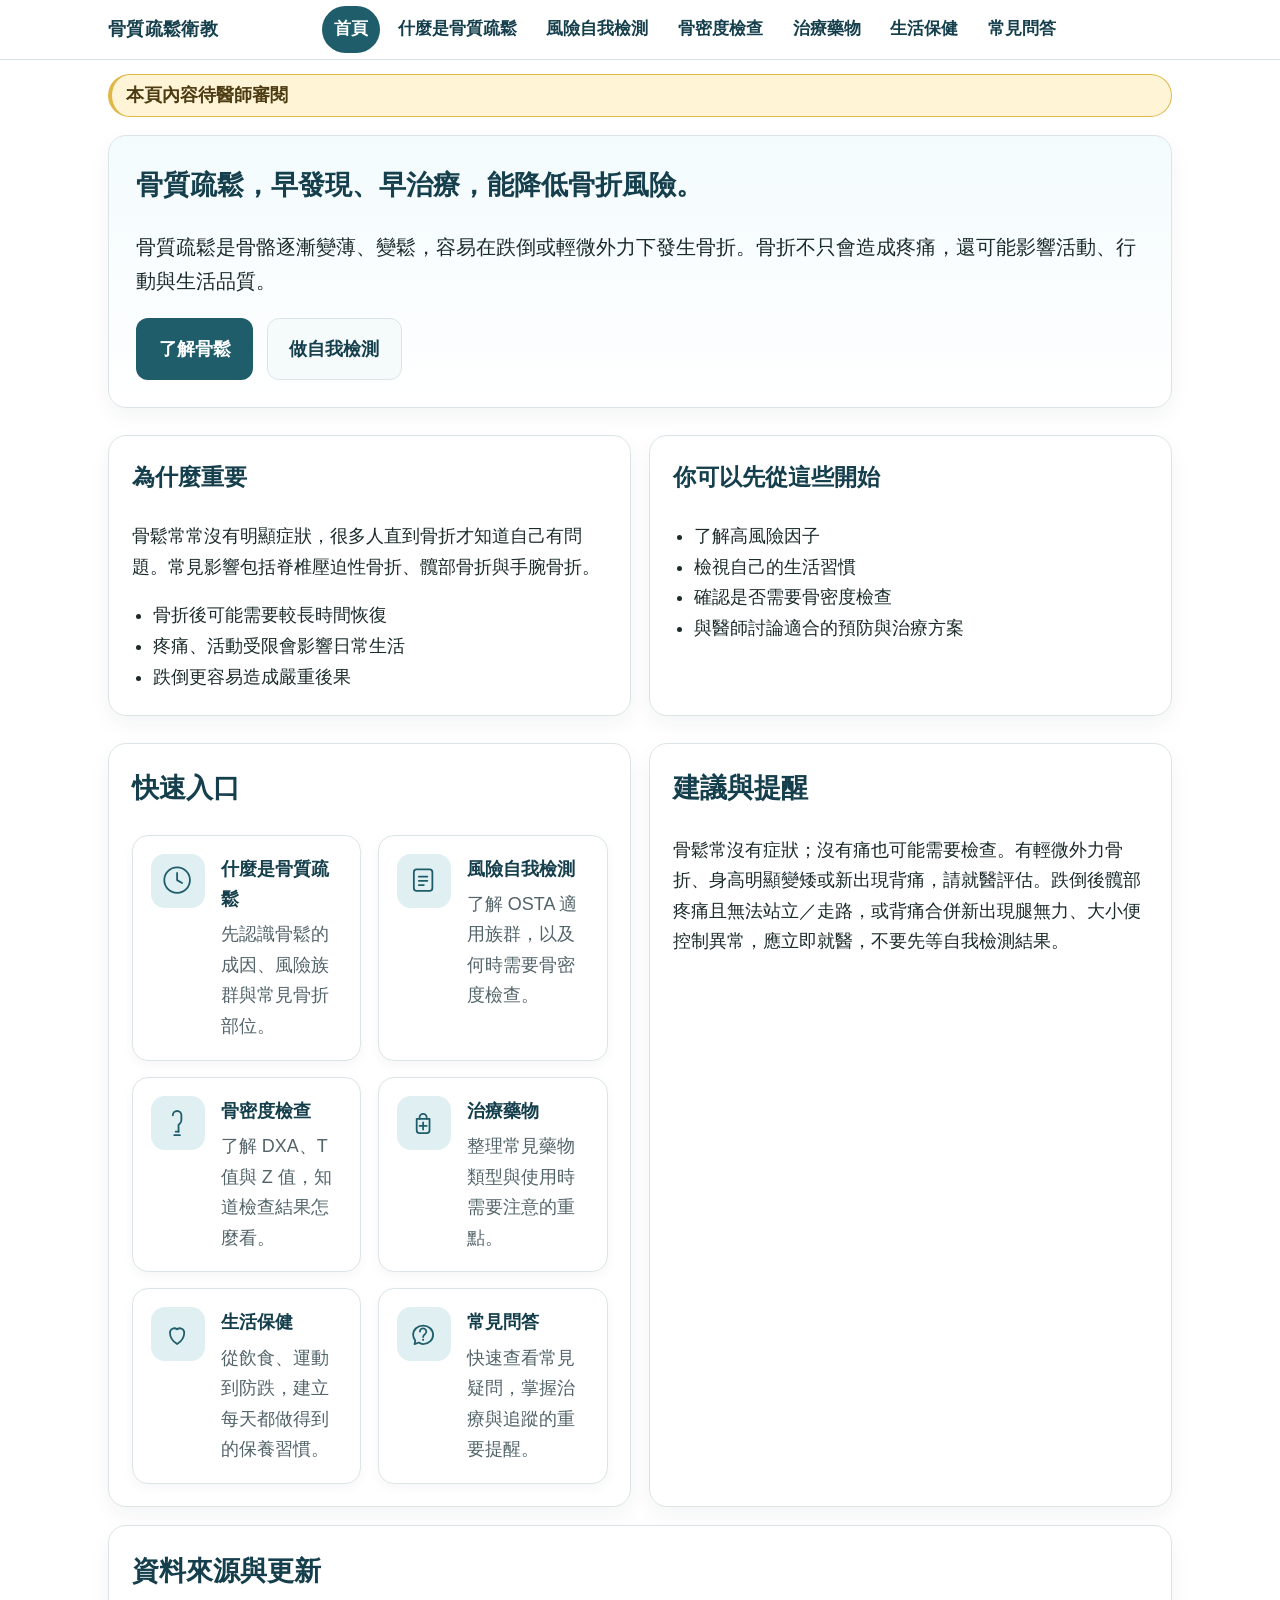
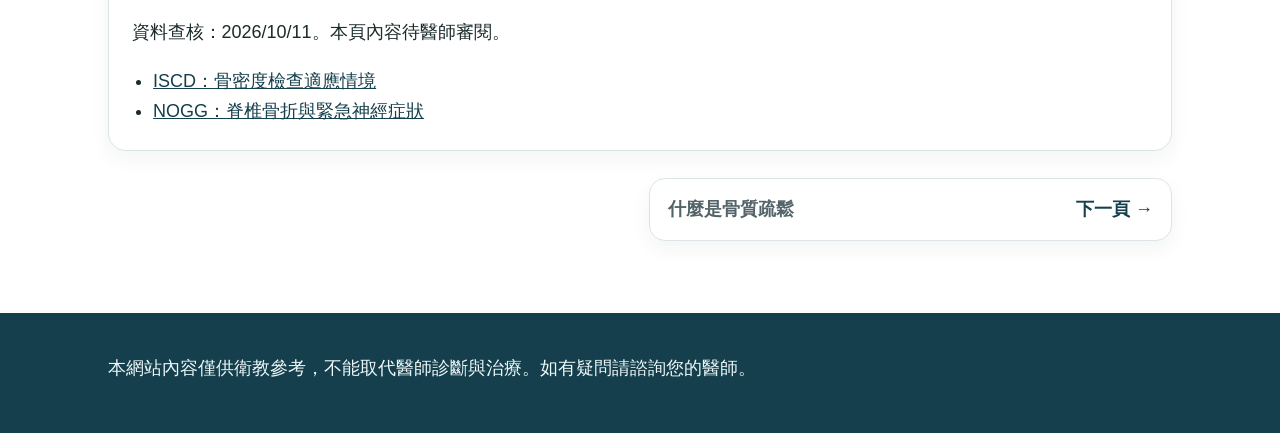
==== commit 8f0fb8db: "fix: clarify osteoporosis education and current Taiwan NHI criteria Keep all clinical review warning" ====
--- a/index.html
+++ b/index.html
@@ -11,7 +11,7 @@
     <header class="site-header">
       <div class="topbar">
         <a class="brand" href="index.html">骨質疏鬆衛教</a>
-        <nav class="navbar desktop-navbar" aria-label="主導覽">
+        <nav class="navbar desktop-navbar" aria-label="主導覽（桌機）">
           <div class="nav-inner nav-inline">
           <a class="nav-link active" href="index.html" aria-current="page">首頁</a>
           <a class="nav-link" href="what-is.html">什麼是骨質疏鬆</a>
@@ -33,7 +33,7 @@
           </details>
           <details class="header-disclosure menu-disclosure" data-disclosure>
             <summary class="header-action-button" aria-expanded="false">選單 <span aria-hidden="true">☰</span></summary>
-            <nav class="disclosure-panel mobile-nav" aria-label="主導覽">
+            <nav class="disclosure-panel mobile-nav" aria-label="主導覽（手機）">
               <div class="nav-list">
           <a class="nav-link active" href="index.html" aria-current="page" data-nav-link>首頁</a>
           <a class="nav-link" href="what-is.html" data-nav-link>什麼是骨質疏鬆</a>
@@ -107,7 +107,7 @@
               </span>
               <span class="quick-link-text">
                 <strong>風險自我檢測</strong>
-                <span>用簡單資料快速估算目前的骨鬆風險程度。</span>
+                <span>了解 OSTA 適用族群，以及何時需要骨密度檢查。</span>
               </span>
             </a>
             <a class="quick-link-card" href="bmd.html">
@@ -164,9 +164,18 @@
 
         <article class="content-card">
           <h2>建議與提醒</h2>
-          <p>若有骨痛、身高變矮、腰背疼痛、跌倒後疼痛加劇，或有高風險因子，建議與醫師討論是否需要進一步評估。</p>
+          <p>骨鬆常沒有症狀；沒有痛也可能需要檢查。有輕微外力骨折、身高明顯變矮或新出現背痛，請就醫評估。跌倒後髖部疼痛且無法站立／走路，或背痛合併新出現腿無力、大小便控制異常，應立即就醫，不要先等自我檢測結果。</p>
         </article>
       </div>
+
+      <section class="content-card clinical-sources" aria-label="資料來源">
+        <h2>資料來源與更新</h2>
+        <p>資料查核：2026/10/11。本頁內容待醫師審閱。</p>
+        <ul>
+          <li><a href="https://iscd.org/official-positions-2023/" target="_blank" rel="noopener noreferrer">ISCD：骨密度檢查適應情境</a></li>
+          <li><a href="https://www.nogg.org.uk/full-guideline/section-8-management-symptomatic-osteoporotic-vertebral-fractures" target="_blank" rel="noopener noreferrer">NOGG：脊椎骨折與緊急神經症狀</a></li>
+        </ul>
+      </section>
 
       <nav class="page-pagination skip-print" aria-label="上下頁導覽">
         <span class="page-nav-button placeholder" aria-hidden="true"></span>
@@ -184,3 +193,4 @@
     <script src="assets/js/font-size.js"></script>
   </body>
 </html>
+
--- a/assets/css/style.css
+++ b/assets/css/style.css
@@ -409,6 +409,7 @@
   background: #fff;
   text-decoration: none;
   box-shadow: 0 4px 12px rgba(17, 35, 42, 0.04);
+  transition: transform 0.15s ease, border-color 0.15s ease;
 }
 
 .quick-link-card:hover,
@@ -589,7 +590,7 @@
 
 .range-row {
   display: grid;
-  grid-template-columns: 110px 1fr;
+  grid-template-columns: minmax(180px, 1fr) 1fr;
   gap: 0.8rem;
   align-items: center;
 }
@@ -782,3 +783,21 @@
     text-decoration: none;
   }
 }
+
+
+/* Keep clinical scope choices and source links readable on narrow screens. */
+.field select {
+  width: 100%;
+  min-width: 0;
+  min-height: 44px;
+  padding: 0.6rem;
+}
+.clinical-sources {
+  margin-top: 1rem;
+  overflow-wrap: anywhere;
+}
+@media print {
+  .review-pending { display: block !important; }
+  h2, h3, summary { break-after: avoid; }
+  .range-row { break-inside: avoid; }
+}
